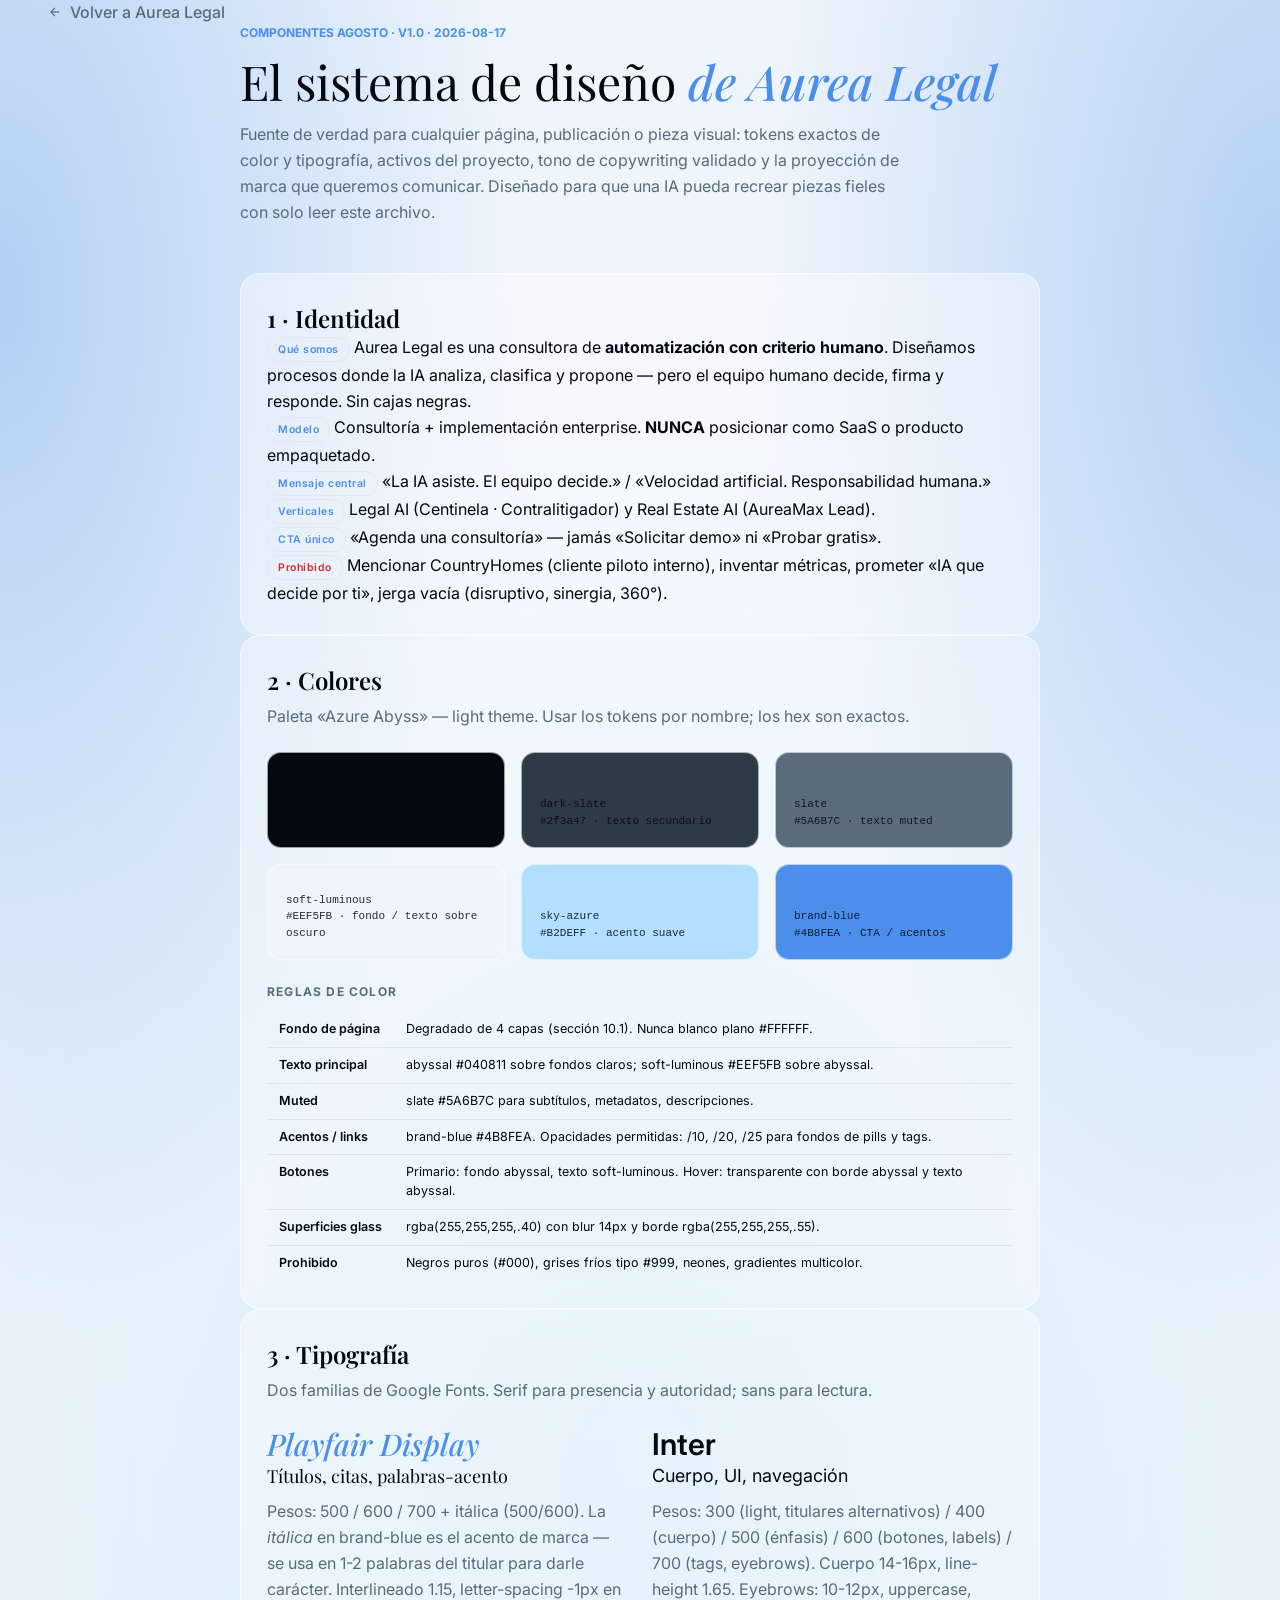
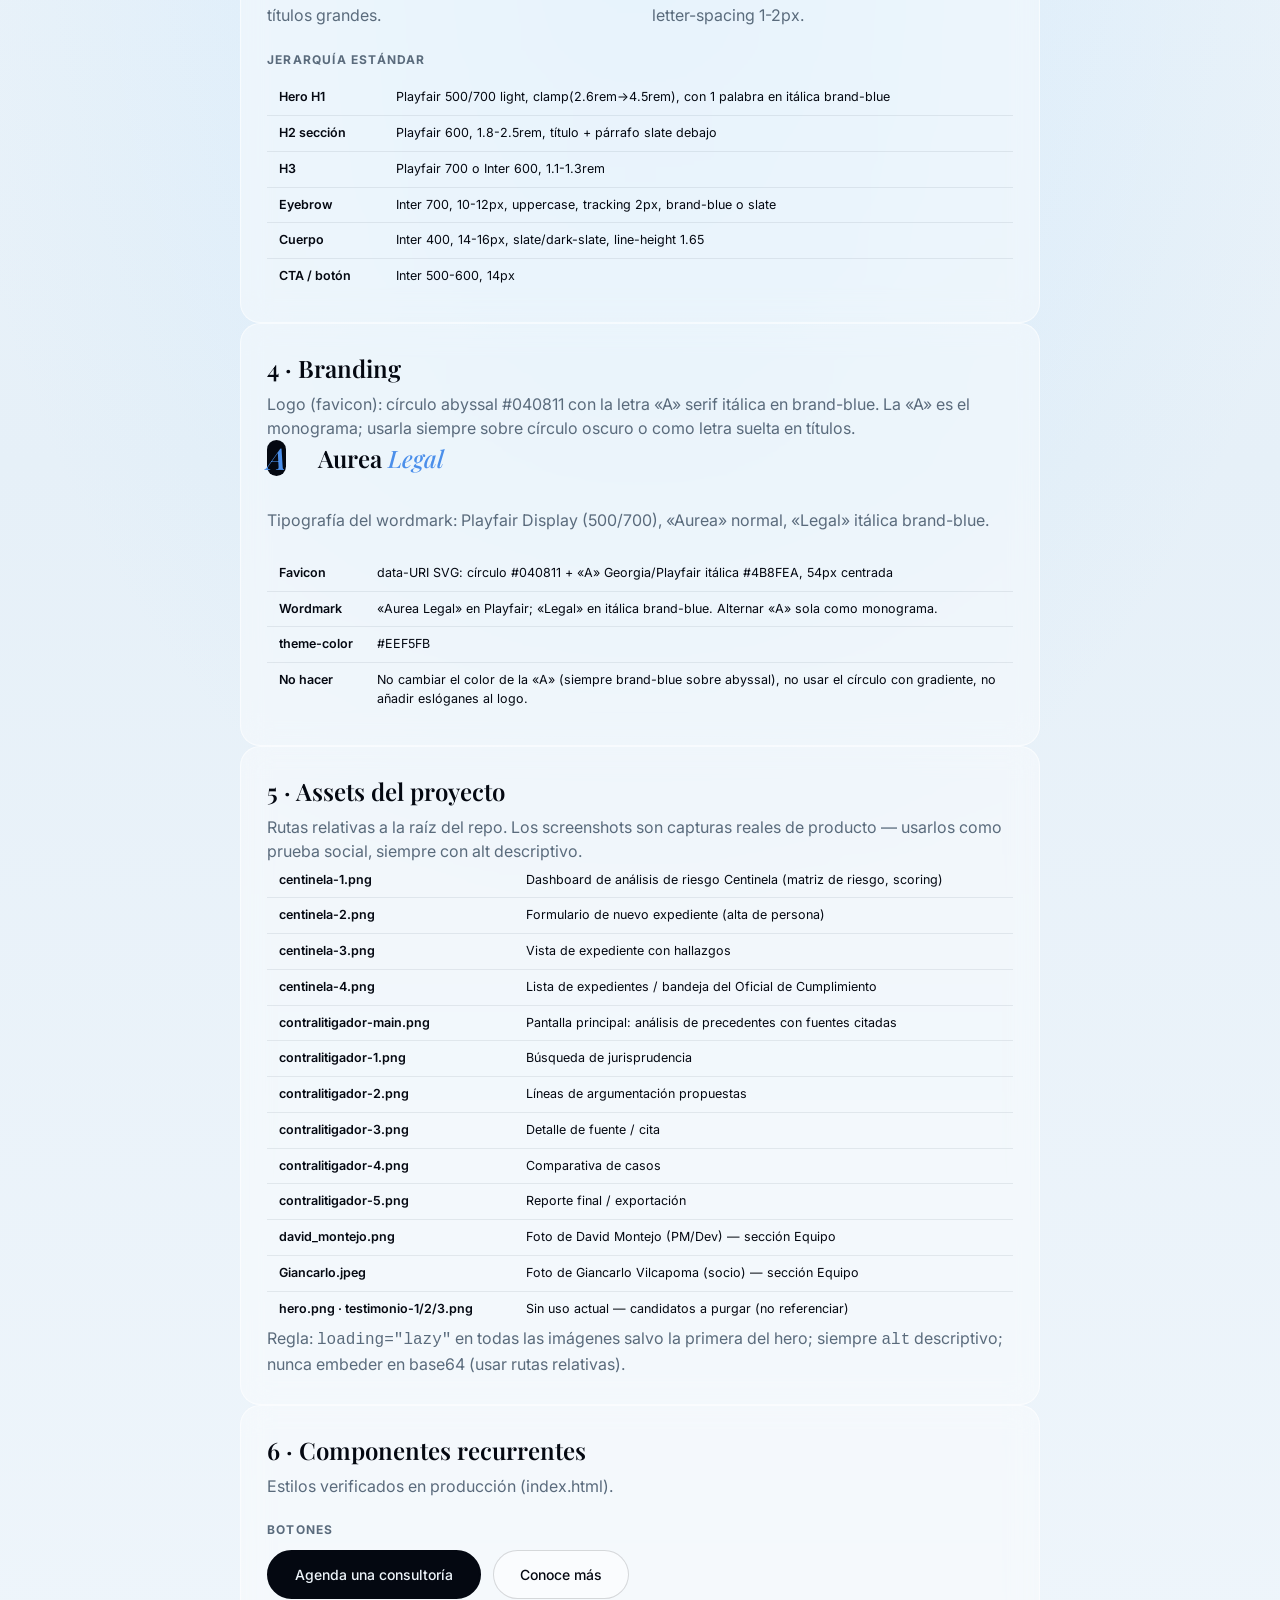
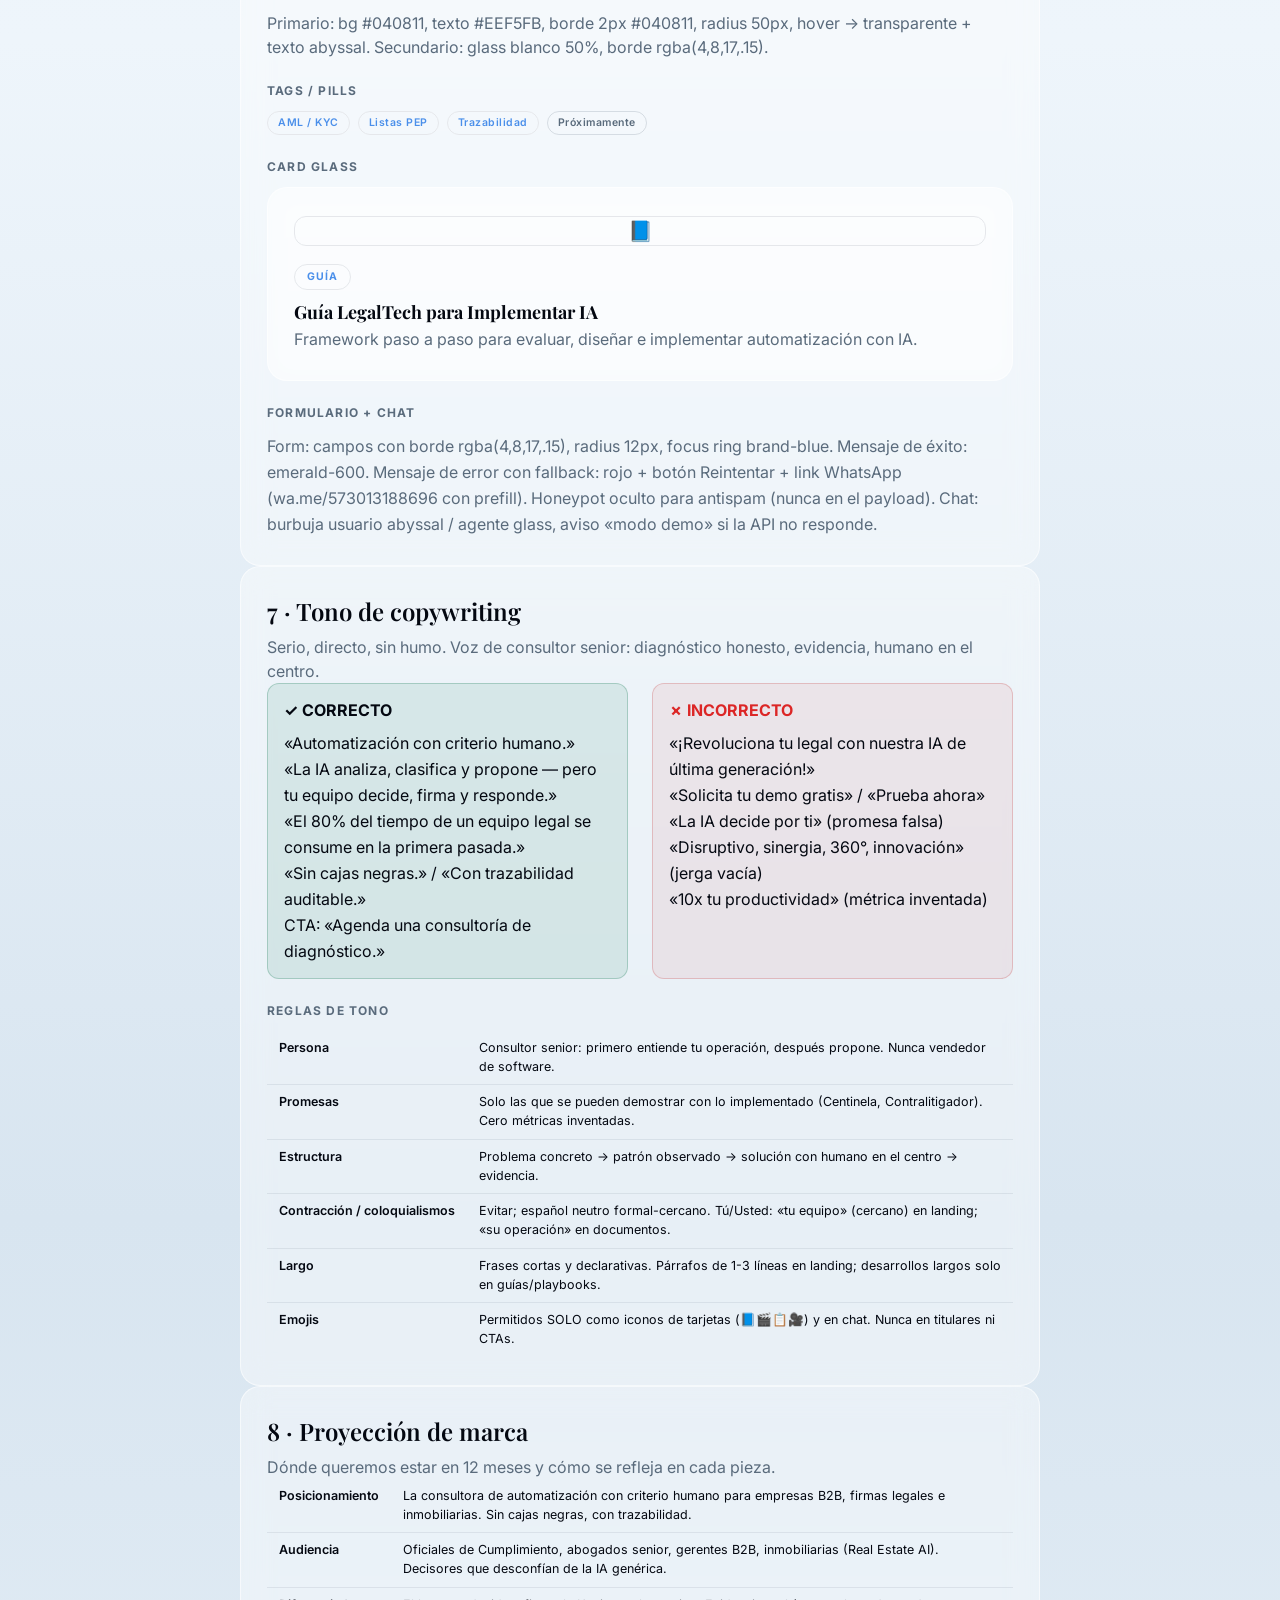
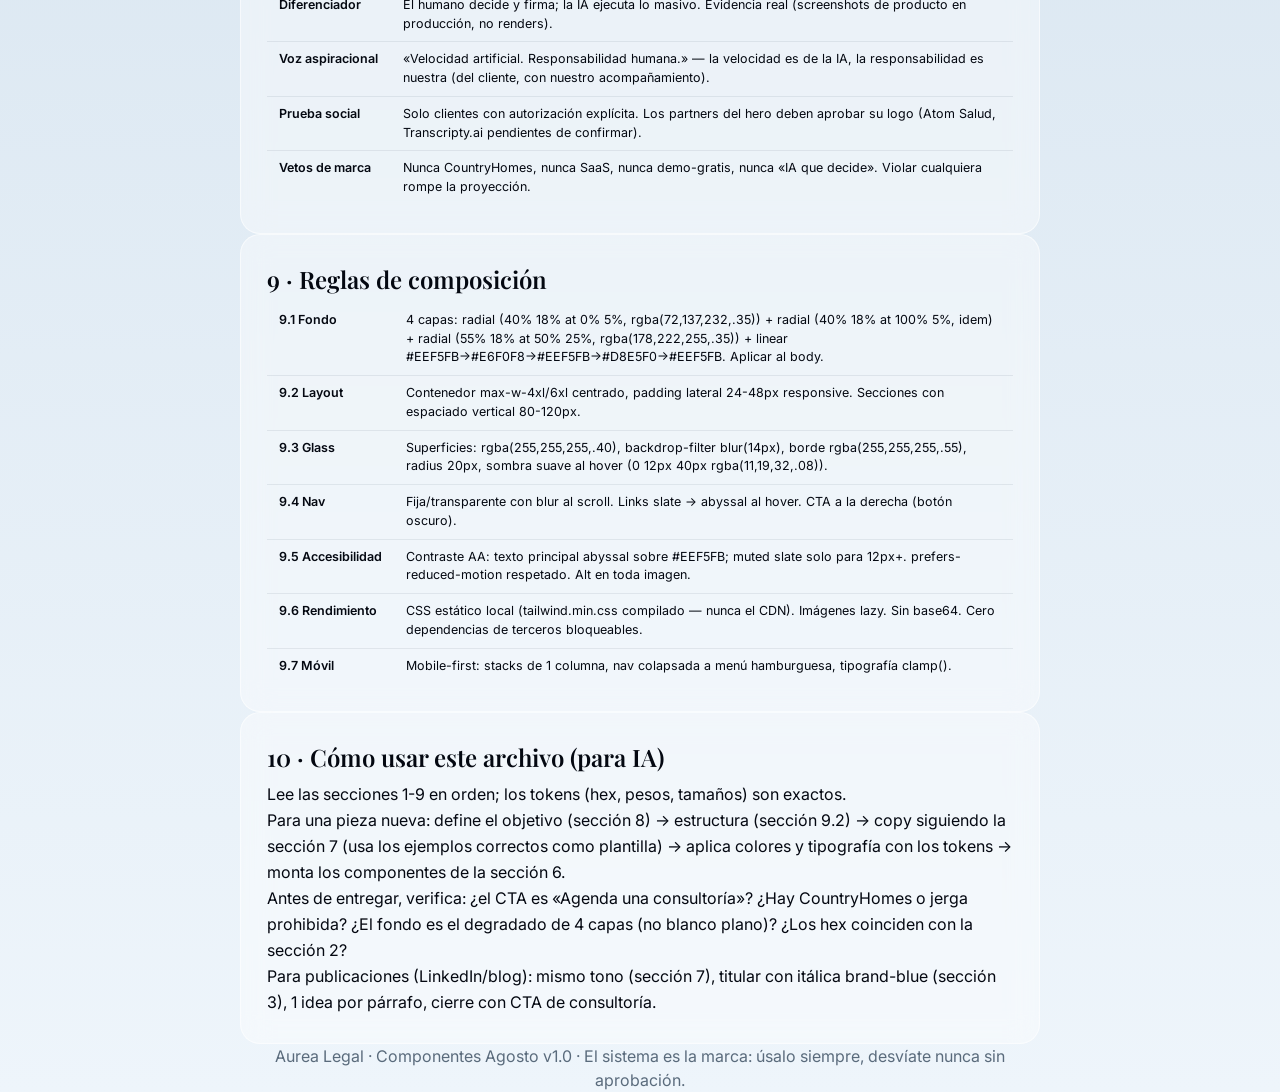
==== ComponentesAgosto/index.html @ a1af38f8 "feat(design-system): ComponentesAgosto — style guide IA-first con tokens (colores, tipografia, brand" ====
<!DOCTYPE html>
<html lang="es">
<head>
<meta charset="UTF-8">
<meta name="viewport" content="width=device-width, initial-scale=1.0">
<title>Componentes Agosto — Sistema de Diseño Aurea Legal</title>
<meta name="description" content="Style guide IA-first de Aurea Legal: colores, fuentes, branding, tono de copywriting, assets y proyección. Fuente de verdad para recrear páginas y publicaciones con IA.">

<link rel="preconnect" href="https://fonts.googleapis.com">
<link rel="preconnect" href="https://fonts.gstatic.com" crossorigin>
<link href="https://fonts.googleapis.com/css2?family=Inter:wght@300;400;500;600;700&family=Playfair+Display:ital,wght@0,500;0,600;0,700;1,500;1,600&display=swap" rel="stylesheet">

<link rel="stylesheet" href="../tailwind.min.css">

<link rel="icon" href="data:image/svg+xml,<svg xmlns='http://www.w3.org/2000/svg' viewBox='0 0 100 100'><circle cx='50' cy='50' r='48' fill='%23040811'/><text x='50' y='70' font-family='Georgia,serif' font-style='italic' font-size='54' font-weight='600' fill='%234B8FEA' text-anchor='middle'>A</text></svg>">
<meta name="theme-color" content="#EEF5FB">

<style>
  body {
    background:
      radial-gradient(ellipse 40% 18% at 0% 5%,  rgba(72,137,232,.35) 0%, transparent 100%),
      radial-gradient(ellipse 40% 18% at 100% 5%, rgba(72,137,232,.35) 0%, transparent 100%),
      radial-gradient(ellipse 55% 18% at 50% 25%, rgba(178,222,255,.35) 0%, transparent 100%),
      linear-gradient(180deg, #EEF5FB 0%, #EEF5FB 15%, #E6F0F8 35%, #EEF5FB 55%, #D8E5F0 75%, #EEF5FB 100%);
    min-height: 100vh;
    -webkit-font-smoothing: antialiased;
    overflow-x: hidden;
  }
  .swatch { border-radius: 14px; padding: 18px; border: 1px solid rgba(255,255,255,.6); min-height: 96px; display: flex; flex-direction: column; justify-content: flex-end; }
  .swatch code { font-size: 11px; opacity: .85; }
  .token-table td { padding: 8px 12px; border-bottom: 1px solid rgba(90,107,124,.12); font-size: 12.5px; vertical-align: top; }
  .token-table td:first-child { font-weight: 600; color: #040811; white-space: nowrap; }
  .token-table tr:last-child td { border-bottom: none; }
  .demo-card {
    background: rgba(255,255,255,.40);
    backdrop-filter: blur(14px); -webkit-backdrop-filter: blur(14px);
    border: 1px solid rgba(255,255,255,.55);
    border-radius: 20px; padding: 28px 26px;
  }
  .badge-example { display: inline-block; padding: 4px 12px; border-radius: 50px; font-size: 10.5px; font-weight: 700; letter-spacing: 1px; text-transform: uppercase; }
  .copy-good { background: rgba(16,120,80,.10); border: 1px solid rgba(16,120,80,.25); border-radius: 12px; padding: 14px 16px; }
  .copy-bad  { background: rgba(190,40,40,.07);  border: 1px solid rgba(190,40,40,.22);  border-radius: 12px; padding: 14px 16px; }
  .pill { display: inline-block; padding: 3px 10px; border-radius: 50px; font-size: 10.5px; font-weight: 600; letter-spacing: .5px; }
  .btn { display: inline-flex; align-items: center; gap: 8px; padding: 12px 26px; border-radius: 50px; font-size: 14px; font-weight: 500; text-decoration: none; transition: all .25s; }
  .btn-dark { background: #040811; color: #EEF5FB; border: 2px solid #040811; }
  .btn-dark:hover { background: transparent; color: #040811; }
  .btn-light { background: rgba(255,255,255,.5); color: #040811; border: 1px solid rgba(4,8,17,.15); }
  .btn-light:hover { background: rgba(255,255,255,.85); }
  @media (prefers-reduced-motion: reduce) {
    *, *::before, *::after { animation-duration: .01ms !important; transition-duration: .01ms !important; }
  }
</style>
</head>
<body class="font-sans text-abyssal antialiased">

<!-- ════════════════════════════════════════════════════════════════
     COMPONENTES AGOSTO — SYSTEMA DE DISEÑO AUREA LEGAL
     Este archivo es la FUENTE DE VERDAD visual y de copy.
     Para IA: lee las secciones en orden; cada token tiene valor exacto.
     Para recrear una página: copia los tokens, aplica las reglas de
     composición (sección 10) y el tono de copy (sección 7).
     ════════════════════════════════════════════════════════════════ -->

<header class="px-6 md:px-12 pt-8 pb-4 relative z-10">
  <a href="../" class="inline-flex items-center gap-2 text-slate text-[13px] font-medium hover:text-abyssal transition-colors">
    <svg viewBox="0 0 24 24" class="w-3.5 h-3.5" fill="none" stroke="currentColor" stroke-width="2"><line x1="19" y1="12" x2="5" y2="12"/><polyline points="12 19 5 12 12 5"/></svg>
    Volver a Aurea Legal
  </a>
</header>

<main class="max-w-4xl mx-auto px-6 md:px-12 py-10 md:py-16 relative z-10">

  <!-- 0. Portada -->
  <span class="text-xs tracking-[2px] uppercase text-brand-blue font-bold mb-4 block">Componentes Agosto · v1.0 · 2026-08-17</span>
  <h1 class="font-serif text-4xl md:text-5xl font-light leading-tight mb-4">El sistema de diseño <span class="italic font-medium text-brand-blue">de Aurea Legal</span></h1>
  <p class="text-slate text-base leading-relaxed mb-12 max-w-2xl">Fuente de verdad para cualquier página, publicación o pieza visual: tokens exactos de color y tipografía, activos del proyecto, tono de copywriting validado y la proyección de marca que queremos comunicar. Diseñado para que una IA pueda recrear piezas fieles con solo leer este archivo.</p>

  <!-- 1. Identidad -->
  <section class="demo-card mb-10">
    <h2 class="font-serif text-2xl font-semibold mb-5">1 · Identidad</h2>
    <div class="space-y-3 text-[13.5px] leading-relaxed text-dark-slate">
      <p><span class="pill bg-brand-blue/10 text-brand-blue border border-brand-blue/25">Qué somos</span> Aurea Legal es una consultora de <strong>automatización con criterio humano</strong>. Diseñamos procesos donde la IA analiza, clasifica y propone — pero el equipo humano decide, firma y responde. Sin cajas negras.</p>
      <p><span class="pill bg-brand-blue/10 text-brand-blue border border-brand-blue/25">Modelo</span> Consultoría + implementación enterprise. <strong>NUNCA</strong> posicionar como SaaS o producto empaquetado.</p>
      <p><span class="pill bg-brand-blue/10 text-brand-blue border border-brand-blue/25">Mensaje central</span> «La IA asiste. El equipo decide.» / «Velocidad artificial. Responsabilidad humana.»</p>
      <p><span class="pill bg-brand-blue/10 text-brand-blue border border-brand-blue/25">Verticales</span> Legal AI (Centinela · Contralitigador) y Real Estate AI (AureaMax Lead).</p>
      <p><span class="pill bg-brand-blue/10 text-brand-blue border border-brand-blue/25">CTA único</span> «Agenda una consultoría» — jamás «Solicitar demo» ni «Probar gratis».</p>
      <p><span class="pill bg-red-500/10 text-red-600 border border-red-500/25">Prohibido</span> Mencionar CountryHomes (cliente piloto interno), inventar métricas, prometer «IA que decide por ti», jerga vacía (disruptivo, sinergia, 360°).</p>
    </div>
  </section>

  <!-- 2. Colores -->
  <section class="demo-card mb-10">
    <h2 class="font-serif text-2xl font-semibold mb-2">2 · Colores</h2>
    <p class="text-slate text-[13px] mb-6">Paleta «Azure Abyss» — light theme. Usar los tokens por nombre; los hex son exactos.</p>
    <div class="grid grid-cols-2 md:grid-cols-3 gap-4 mb-6">
      <div class="swatch text-white" style="background:#040811" data-token="abyssal" data-hex="#040811">
        <code class="font-mono">abyssal</code>
        <code class="font-mono">#040811 · texto principal</code>
      </div>
      <div class="swatch text-white" style="background:#2f3a47" data-token="dark-slate" data-hex="#2f3a47">
        <code class="font-mono">dark-slate</code>
        <code class="font-mono">#2f3a47 · texto secundario</code>
      </div>
      <div class="swatch" style="background:#5A6B7C" data-token="slate" data-hex="#5A6B7C">
        <code class="font-mono text-white">slate</code>
        <code class="font-mono text-white">#5A6B7C · texto muted</code>
      </div>
      <div class="swatch" style="background:#EEF5FB" data-token="soft-luminous" data-hex="#EEF5FB">
        <code class="font-mono">soft-luminous</code>
        <code class="font-mono">#EEF5FB · fondo / texto sobre oscuro</code>
      </div>
      <div class="swatch" style="background:#B2DEFF" data-token="sky-azure" data-hex="#B2DEFF">
        <code class="font-mono">sky-azure</code>
        <code class="font-mono">#B2DEFF · acento suave</code>
      </div>
      <div class="swatch" style="background:#4B8FEA" data-token="brand-blue" data-hex="#4B8FEA">
        <code class="font-mono text-white">brand-blue</code>
        <code class="font-mono text-white">#4B8FEA · CTA / acentos</code>
      </div>
    </div>
    <h3 class="text-xs font-bold uppercase tracking-widest text-slate mb-3">Reglas de color</h3>
    <table class="token-table w-full">
      <tr><td>Fondo de página</td><td>Degradado de 4 capas (sección 10.1). Nunca blanco plano #FFFFFF.</td></tr>
      <tr><td>Texto principal</td><td>abyssal #040811 sobre fondos claros; soft-luminous #EEF5FB sobre abyssal.</td></tr>
      <tr><td>Muted</td><td>slate #5A6B7C para subtítulos, metadatos, descripciones.</td></tr>
      <tr><td>Acentos / links</td><td>brand-blue #4B8FEA. Opacidades permitidas: /10, /20, /25 para fondos de pills y tags.</td></tr>
      <tr><td>Botones</td><td>Primario: fondo abyssal, texto soft-luminous. Hover: transparente con borde abyssal y texto abyssal.</td></tr>
      <tr><td>Superficies glass</td><td>rgba(255,255,255,.40) con blur 14px y borde rgba(255,255,255,.55).</td></tr>
      <tr><td>Prohibido</td><td>Negros puros (#000), grises fríos tipo #999, neones, gradientes multicolor.</td></tr>
    </table>
  </section>

  <!-- 3. Tipografía -->
  <section class="demo-card mb-10">
    <h2 class="font-serif text-2xl font-semibold mb-2">3 · Tipografía</h2>
    <p class="text-slate text-[13px] mb-6">Dos familias de Google Fonts. Serif para presencia y autoridad; sans para lectura.</p>
    <div class="grid md:grid-cols-2 gap-6">
      <div>
        <div class="font-serif text-3xl italic font-medium text-brand-blue mb-1">Playfair Display</div>
        <div class="font-serif text-lg mb-2">Títulos, citas, palabras-acento</div>
        <p class="text-[12px] text-slate leading-relaxed">Pesos: 500 / 600 / 700 + itálica (500/600). La <em>itálica</em> en brand-blue es el acento de marca — se usa en 1-2 palabras del titular para darle carácter. Interlineado 1.15, letter-spacing -1px en títulos grandes.</p>
      </div>
      <div>
        <div class="font-sans text-3xl font-semibold mb-1">Inter</div>
        <div class="font-sans text-lg mb-2">Cuerpo, UI, navegación</div>
        <p class="text-[12px] text-slate leading-relaxed">Pesos: 300 (light, titulares alternativos) / 400 (cuerpo) / 500 (énfasis) / 600 (botones, labels) / 700 (tags, eyebrows). Cuerpo 14-16px, line-height 1.65. Eyebrows: 10-12px, uppercase, letter-spacing 1-2px.</p>
      </div>
    </div>
    <h3 class="text-xs font-bold uppercase tracking-widest text-slate mt-6 mb-3">Jerarquía estándar</h3>
    <table class="token-table w-full">
      <tr><td>Hero H1</td><td>Playfair 500/700 light, clamp(2.6rem→4.5rem), con 1 palabra en itálica brand-blue</td></tr>
      <tr><td>H2 sección</td><td>Playfair 600, 1.8-2.5rem, título + párrafo slate debajo</td></tr>
      <tr><td>H3</td><td>Playfair 700 o Inter 600, 1.1-1.3rem</td></tr>
      <tr><td>Eyebrow</td><td>Inter 700, 10-12px, uppercase, tracking 2px, brand-blue o slate</td></tr>
      <tr><td>Cuerpo</td><td>Inter 400, 14-16px, slate/dark-slate, line-height 1.65</td></tr>
      <tr><td>CTA / botón</td><td>Inter 500-600, 14px</td></tr>
    </table>
  </section>

  <!-- 4. Branding -->
  <section class="demo-card mb-10">
    <h2 class="font-serif text-2xl font-semibold mb-2">4 · Branding</h2>
    <p class="text-slate text-[13px] mb-5">Logo (favicon): círculo abyssal #040811 con la letra «A» serif itálica en brand-blue. La «A» es el monograma; usarla siempre sobre círculo oscuro o como letra suelta en títulos.</p>
    <div class="flex items-center gap-8 flex-wrap mb-6">
      <div class="w-16 h-16 rounded-2xl bg-abyssal flex items-center justify-center shadow-lg">
        <span class="font-serif italic text-3xl font-semibold text-brand-blue">A</span>
      </div>
      <div class="font-serif text-2xl"><span class="font-semibold">Aurea</span> <span class="italic text-brand-blue font-medium">Legal</span></div>
      <div class="text-[13px] text-slate">Tipografía del wordmark: Playfair Display (500/700), «Aurea» normal, «Legal» itálica brand-blue.</div>
    </div>
    <table class="token-table w-full">
      <tr><td>Favicon</td><td>data-URI SVG: círculo #040811 + «A» Georgia/Playfair itálica #4B8FEA, 54px centrada</td></tr>
      <tr><td>Wordmark</td><td>«Aurea Legal» en Playfair; «Legal» en itálica brand-blue. Alternar «A» sola como monograma.</td></tr>
      <tr><td>theme-color</td><td>#EEF5FB</td></tr>
      <tr><td>No hacer</td><td>No cambiar el color de la «A» (siempre brand-blue sobre abyssal), no usar el círculo con gradiente, no añadir eslóganes al logo.</td></tr>
    </table>
  </section>

  <!-- 5. Assets -->
  <section class="demo-card mb-10">
    <h2 class="font-serif text-2xl font-semibold mb-2">5 · Assets del proyecto</h2>
    <p class="text-slate text-[13px] mb-5">Rutas relativas a la raíz del repo. Los screenshots son capturas reales de producto — usarlos como prueba social, siempre con alt descriptivo.</p>
    <table class="token-table w-full">
      <tr><td>centinela-1.png</td><td>Dashboard de análisis de riesgo Centinela (matriz de riesgo, scoring)</td></tr>
      <tr><td>centinela-2.png</td><td>Formulario de nuevo expediente (alta de persona)</td></tr>
      <tr><td>centinela-3.png</td><td>Vista de expediente con hallazgos</td></tr>
      <tr><td>centinela-4.png</td><td>Lista de expedientes / bandeja del Oficial de Cumplimiento</td></tr>
      <tr><td>contralitigador-main.png</td><td>Pantalla principal: análisis de precedentes con fuentes citadas</td></tr>
      <tr><td>contralitigador-1.png</td><td>Búsqueda de jurisprudencia</td></tr>
      <tr><td>contralitigador-2.png</td><td>Líneas de argumentación propuestas</td></tr>
      <tr><td>contralitigador-3.png</td><td>Detalle de fuente / cita</td></tr>
      <tr><td>contralitigador-4.png</td><td>Comparativa de casos</td></tr>
      <tr><td>contralitigador-5.png</td><td>Reporte final / exportación</td></tr>
      <tr><td>david_montejo.png</td><td>Foto de David Montejo (PM/Dev) — sección Equipo</td></tr>
      <tr><td>Giancarlo.jpeg</td><td>Foto de Giancarlo Vilcapoma (socio) — sección Equipo</td></tr>
      <tr><td>hero.png · testimonio-1/2/3.png</td><td>Sin uso actual — candidatos a purgar (no referenciar)</td></tr>
    </table>
    <p class="text-[12px] text-slate mt-4">Regla: <code class="font-mono bg-brand-blue/10 px-1.5 py-0.5 rounded">loading="lazy"</code> en todas las imágenes salvo la primera del hero; siempre <code class="font-mono bg-brand-blue/10 px-1.5 py-0.5 rounded">alt</code> descriptivo; nunca embeder en base64 (usar rutas relativas).</p>
  </section>

  <!-- 6. Componentes -->
  <section class="demo-card mb-10">
    <h2 class="font-serif text-2xl font-semibold mb-2">6 · Componentes recurrentes</h2>
    <p class="text-slate text-[13px] mb-6">Estilos verificados en producción (index.html).</p>
    <div class="space-y-6">
      <div>
        <h3 class="text-xs font-bold uppercase tracking-widest text-slate mb-3">Botones</h3>
        <div class="flex gap-3 flex-wrap">
          <a href="#" class="btn btn-dark">Agenda una consultoría</a>
          <a href="#" class="btn btn-light">Conoce más</a>
        </div>
        <p class="text-[12px] text-slate mt-3">Primario: bg #040811, texto #EEF5FB, borde 2px #040811, radius 50px, hover → transparente + texto abyssal. Secundario: glass blanco 50%, borde rgba(4,8,17,.15).</p>
      </div>
      <div>
        <h3 class="text-xs font-bold uppercase tracking-widest text-slate mb-3">Tags / pills</h3>
        <div class="flex gap-2 flex-wrap">
          <span class="pill bg-brand-blue/10 text-brand-blue border border-brand-blue/25">AML / KYC</span>
          <span class="pill bg-brand-blue/10 text-brand-blue border border-brand-blue/25">Listas PEP</span>
          <span class="pill bg-brand-blue/10 text-brand-blue border border-brand-blue/25">Trazabilidad</span>
          <span class="pill bg-slate/10 text-slate border border-slate/20">Próximamente</span>
        </div>
      </div>
      <div>
        <h3 class="text-xs font-bold uppercase tracking-widest text-slate mb-3">Card glass</h3>
        <div class="demo-card max-w-sm">
          <div class="w-11 h-11 rounded-xl bg-brand-blue/10 border border-brand-blue/20 flex items-center justify-center text-xl mb-4">📘</div>
          <span class="badge-example bg-brand-blue/10 text-brand-blue border border-brand-blue/25">Guía</span>
          <h4 class="font-serif text-lg font-bold mt-2 mb-1">Guía LegalTech para Implementar IA</h4>
          <p class="text-[12.5px] text-slate leading-relaxed">Framework paso a paso para evaluar, diseñar e implementar automatización con IA.</p>
        </div>
      </div>
      <div>
        <h3 class="text-xs font-bold uppercase tracking-widest text-slate mb-3">Formulario + chat</h3>
        <p class="text-[12.5px] text-slate leading-relaxed">Form: campos con borde rgba(4,8,17,.15), radius 12px, focus ring brand-blue. Mensaje de éxito: emerald-600. Mensaje de error con fallback: rojo + botón Reintentar + link WhatsApp (wa.me/573013188696 con prefill). Honeypot oculto para antispam (nunca en el payload). Chat: burbuja usuario abyssal / agente glass, aviso «modo demo» si la API no responde.</p>
      </div>
    </div>
  </section>

  <!-- 7. Tono de copywriting -->
  <section class="demo-card mb-10">
    <h2 class="font-serif text-2xl font-semibold mb-2">7 · Tono de copywriting</h2>
    <p class="text-slate text-[13px] mb-5">Serio, directo, sin humo. Voz de consultor senior: diagnóstico honesto, evidencia, humano en el centro.</p>
    <div class="grid md:grid-cols-2 gap-6 mb-6">
      <div class="copy-good">
        <p class="text-[11px] font-bold uppercase tracking-wider text-emerald-700 mb-2">✓ Correcto</p>
        <ul class="text-[12.5px] text-dark-slate space-y-1.5 leading-relaxed">
          <li>«Automatización con criterio humano.»</li>
          <li>«La IA analiza, clasifica y propone — pero tu equipo decide, firma y responde.»</li>
          <li>«El 80% del tiempo de un equipo legal se consume en la primera pasada.»</li>
          <li>«Sin cajas negras.» / «Con trazabilidad auditable.»</li>
          <li>CTA: «Agenda una consultoría de diagnóstico.»</li>
        </ul>
      </div>
      <div class="copy-bad">
        <p class="text-[11px] font-bold uppercase tracking-wider text-red-600 mb-2">✗ Incorrecto</p>
        <ul class="text-[12.5px] text-dark-slate space-y-1.5 leading-relaxed">
          <li>«¡Revoluciona tu legal con nuestra IA de última generación!»</li>
          <li>«Solicita tu demo gratis» / «Prueba ahora»</li>
          <li>«La IA decide por ti» (promesa falsa)</li>
          <li>«Disruptivo, sinergia, 360°, innovación» (jerga vacía)</li>
          <li>«10x tu productividad» (métrica inventada)</li>
        </ul>
      </div>
    </div>
    <h3 class="text-xs font-bold uppercase tracking-widest text-slate mb-3">Reglas de tono</h3>
    <table class="token-table w-full">
      <tr><td>Persona</td><td>Consultor senior: primero entiende tu operación, después propone. Nunca vendedor de software.</td></tr>
      <tr><td>Promesas</td><td>Solo las que se pueden demostrar con lo implementado (Centinela, Contralitigador). Cero métricas inventadas.</td></tr>
      <tr><td>Estructura</td><td>Problema concreto → patrón observado → solución con humano en el centro → evidencia.</td></tr>
      <tr><td>Contracción / coloquialismos</td><td>Evitar; español neutro formal-cercano. Tú/Usted: «tu equipo» (cercano) en landing; «su operación» en documentos.</td></tr>
      <tr><td>Largo</td><td>Frases cortas y declarativas. Párrafos de 1-3 líneas en landing; desarrollos largos solo en guías/playbooks.</td></tr>
      <tr><td>Emojis</td><td>Permitidos SOLO como iconos de tarjetas (📘🎬📋🎥) y en chat. Nunca en titulares ni CTAs.</td></tr>
    </table>
  </section>

  <!-- 8. Proyección -->
  <section class="demo-card mb-10">
    <h2 class="font-serif text-2xl font-semibold mb-2">8 · Proyección de marca</h2>
    <p class="text-slate text-[13px] mb-5">Dónde queremos estar en 12 meses y cómo se refleja en cada pieza.</p>
    <table class="token-table w-full">
      <tr><td>Posicionamiento</td><td>La consultora de automatización con criterio humano para empresas B2B, firmas legales e inmobiliarias. Sin cajas negras, con trazabilidad.</td></tr>
      <tr><td>Audiencia</td><td>Oficiales de Cumplimiento, abogados senior, gerentes B2B, inmobiliarias (Real Estate AI). Decisores que desconfían de la IA genérica.</td></tr>
      <tr><td>Diferenciador</td><td>El humano decide y firma; la IA ejecuta lo masivo. Evidencia real (screenshots de producto en producción, no renders).</td></tr>
      <tr><td>Voz aspiracional</td><td>«Velocidad artificial. Responsabilidad humana.» — la velocidad es de la IA, la responsabilidad es nuestra (del cliente, con nuestro acompañamiento).</td></tr>
      <tr><td>Prueba social</td><td>Solo clientes con autorización explícita. Los partners del hero deben aprobar su logo (Atom Salud, Transcripty.ai pendientes de confirmar).</td></tr>
      <tr><td>Vetos de marca</td><td>Nunca CountryHomes, nunca SaaS, nunca demo-gratis, nunca «IA que decide». Violar cualquiera rompe la proyección.</td></tr>
    </table>
  </section>

  <!-- 9. Reglas de composición -->
  <section class="demo-card mb-10">
    <h2 class="font-serif text-2xl font-semibold mb-2">9 · Reglas de composición</h2>
    <table class="token-table w-full">
      <tr><td>9.1 Fondo</td><td>4 capas: radial (40% 18% at 0% 5%, rgba(72,137,232,.35)) + radial (40% 18% at 100% 5%, idem) + radial (55% 18% at 50% 25%, rgba(178,222,255,.35)) + linear #EEF5FB→#E6F0F8→#EEF5FB→#D8E5F0→#EEF5FB. Aplicar al body.</td></tr>
      <tr><td>9.2 Layout</td><td>Contenedor max-w-4xl/6xl centrado, padding lateral 24-48px responsive. Secciones con espaciado vertical 80-120px.</td></tr>
      <tr><td>9.3 Glass</td><td>Superficies: rgba(255,255,255,.40), backdrop-filter blur(14px), borde rgba(255,255,255,.55), radius 20px, sombra suave al hover (0 12px 40px rgba(11,19,32,.08)).</td></tr>
      <tr><td>9.4 Nav</td><td>Fija/transparente con blur al scroll. Links slate → abyssal al hover. CTA a la derecha (botón oscuro).</td></tr>
      <tr><td>9.5 Accesibilidad</td><td>Contraste AA: texto principal abyssal sobre #EEF5FB; muted slate solo para 12px+. prefers-reduced-motion respetado. Alt en toda imagen.</td></tr>
      <tr><td>9.6 Rendimiento</td><td>CSS estático local (tailwind.min.css compilado — nunca el CDN). Imágenes lazy. Sin base64. Cero dependencias de terceros bloqueables.</td></tr>
      <tr><td>9.7 Móvil</td><td>Mobile-first: stacks de 1 columna, nav colapsada a menú hamburguesa, tipografía clamp().</td></tr>
    </table>
  </section>

  <!-- 10. Cómo usar este archivo -->
  <section class="demo-card">
    <h2 class="font-serif text-2xl font-semibold mb-2">10 · Cómo usar este archivo (para IA)</h2>
    <ol class="list-decimal ml-5 space-y-2 text-[13.5px] text-dark-slate leading-relaxed">
      <li>Lee las secciones 1-9 en orden; los tokens (hex, pesos, tamaños) son exactos.</li>
      <li>Para una pieza nueva: define el objetivo (sección 8) → estructura (sección 9.2) → copy siguiendo la sección 7 (usa los ejemplos correctos como plantilla) → aplica colores y tipografía con los tokens → monta los componentes de la sección 6.</li>
      <li>Antes de entregar, verifica: ¿el CTA es «Agenda una consultoría»? ¿Hay CountryHomes o jerga prohibida? ¿El fondo es el degradado de 4 capas (no blanco plano)? ¿Los hex coinciden con la sección 2?</li>
      <li>Para publicaciones (LinkedIn/blog): mismo tono (sección 7), titular con itálica brand-blue (sección 3), 1 idea por párrafo, cierre con CTA de consultoría.</li>
    </ol>
  </section>

  <footer class="text-center py-12 text-[11px] text-slate tracking-wider">
    Aurea Legal · Componentes Agosto v1.0 · El sistema es la marca: úsalo siempre, desvíate nunca sin aprobación.
  </footer>

</main>
</body>
</html>
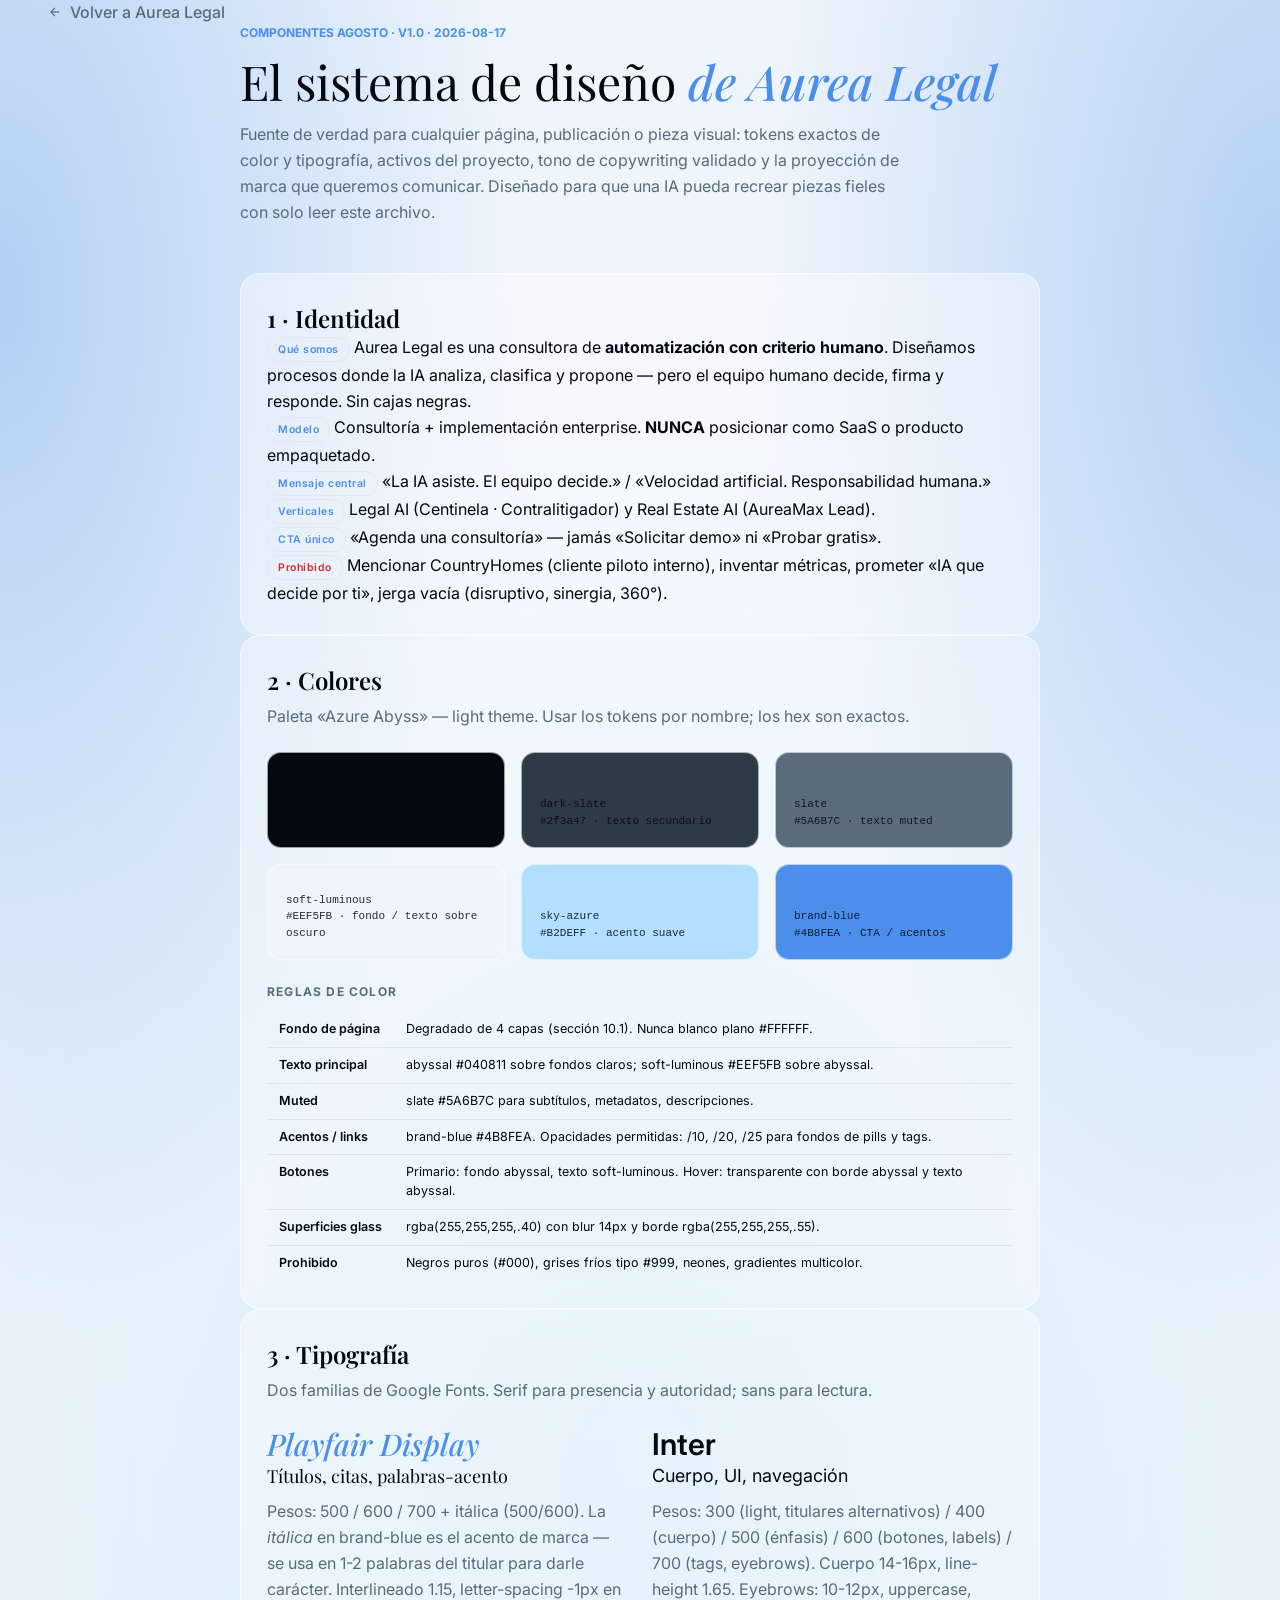
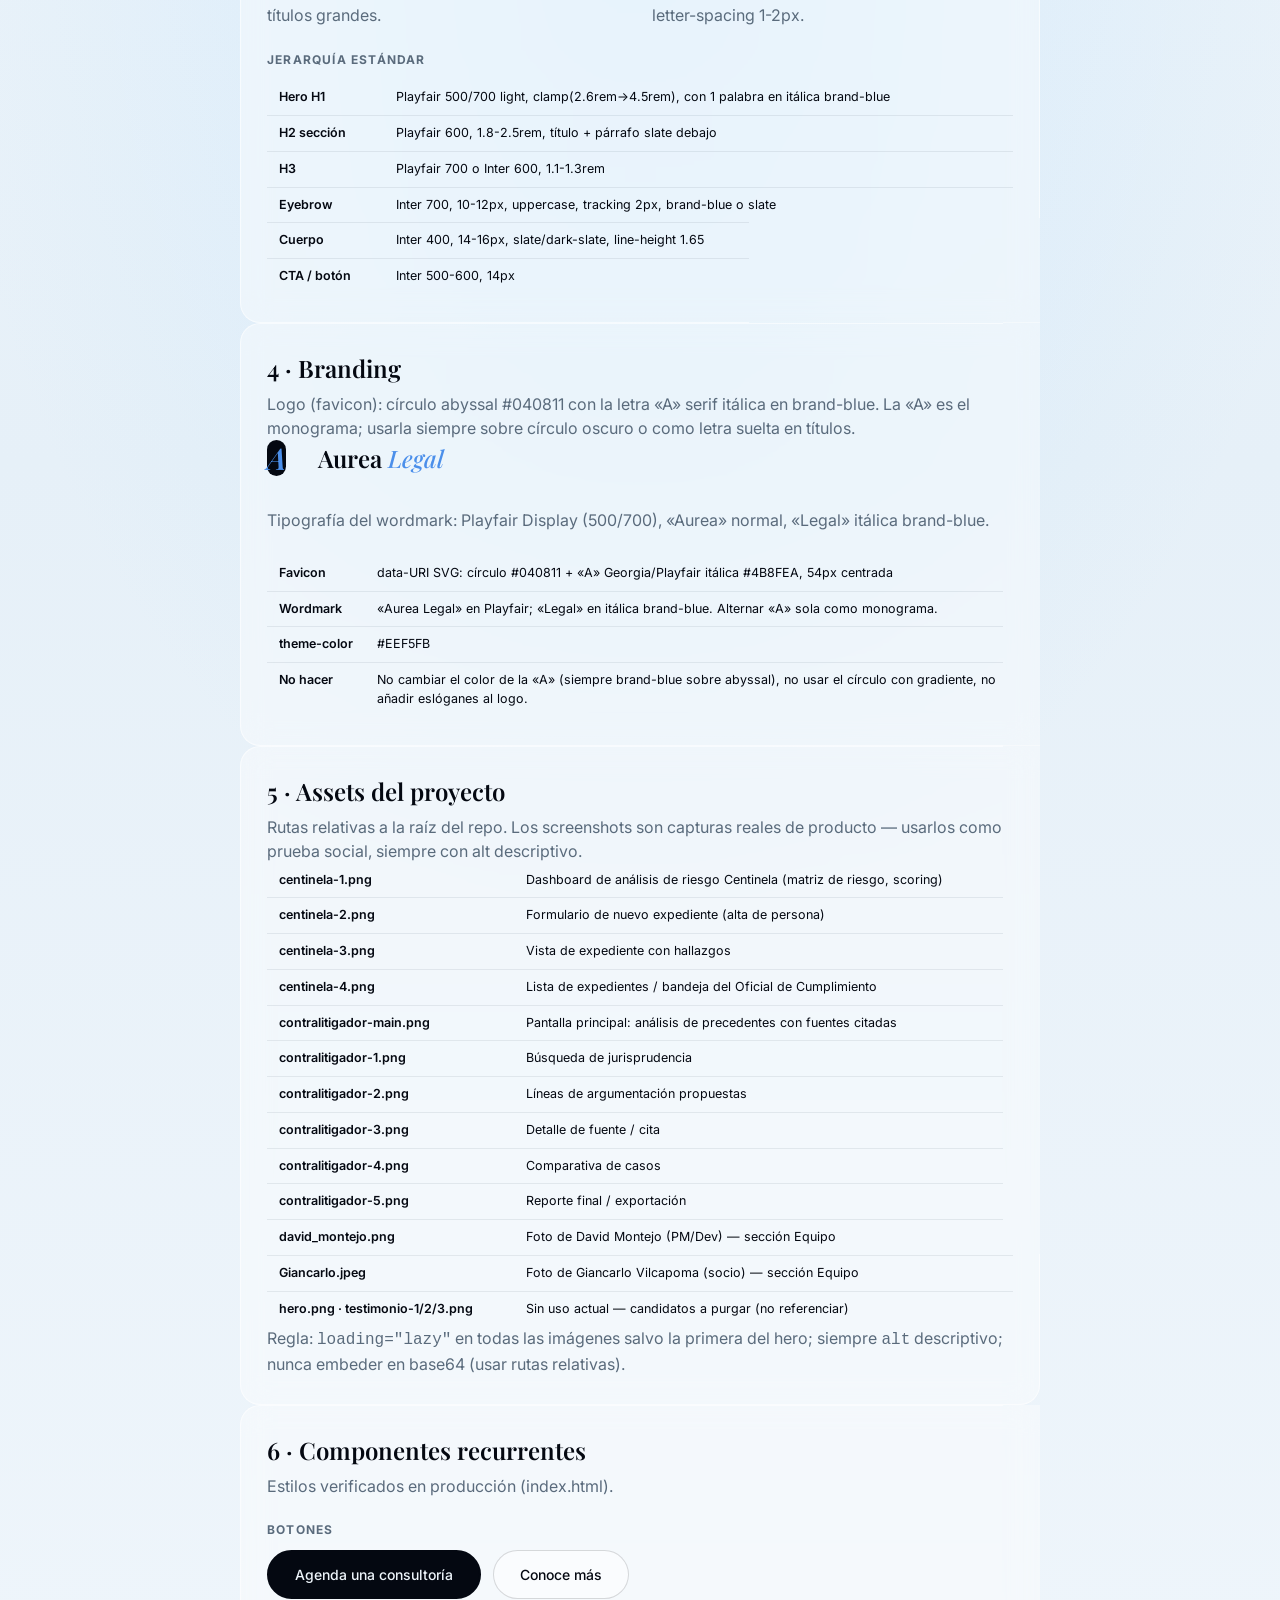
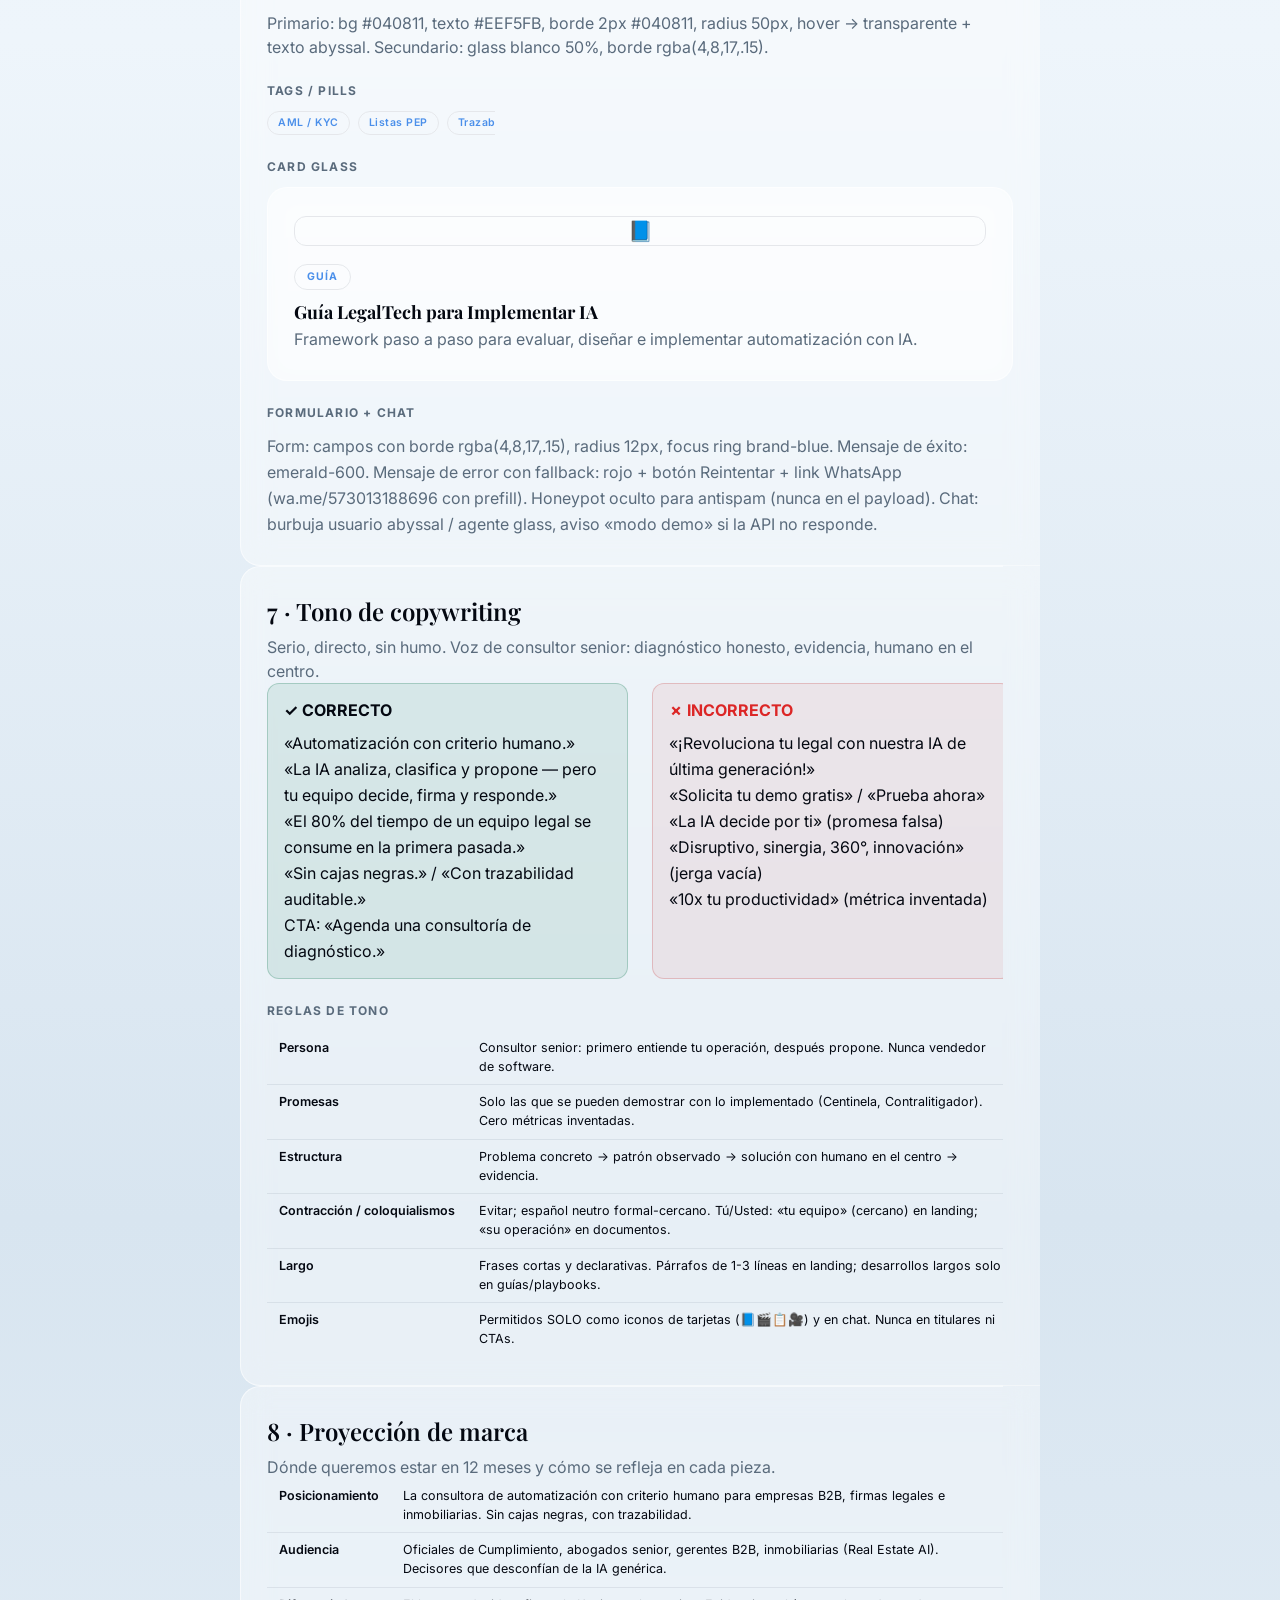
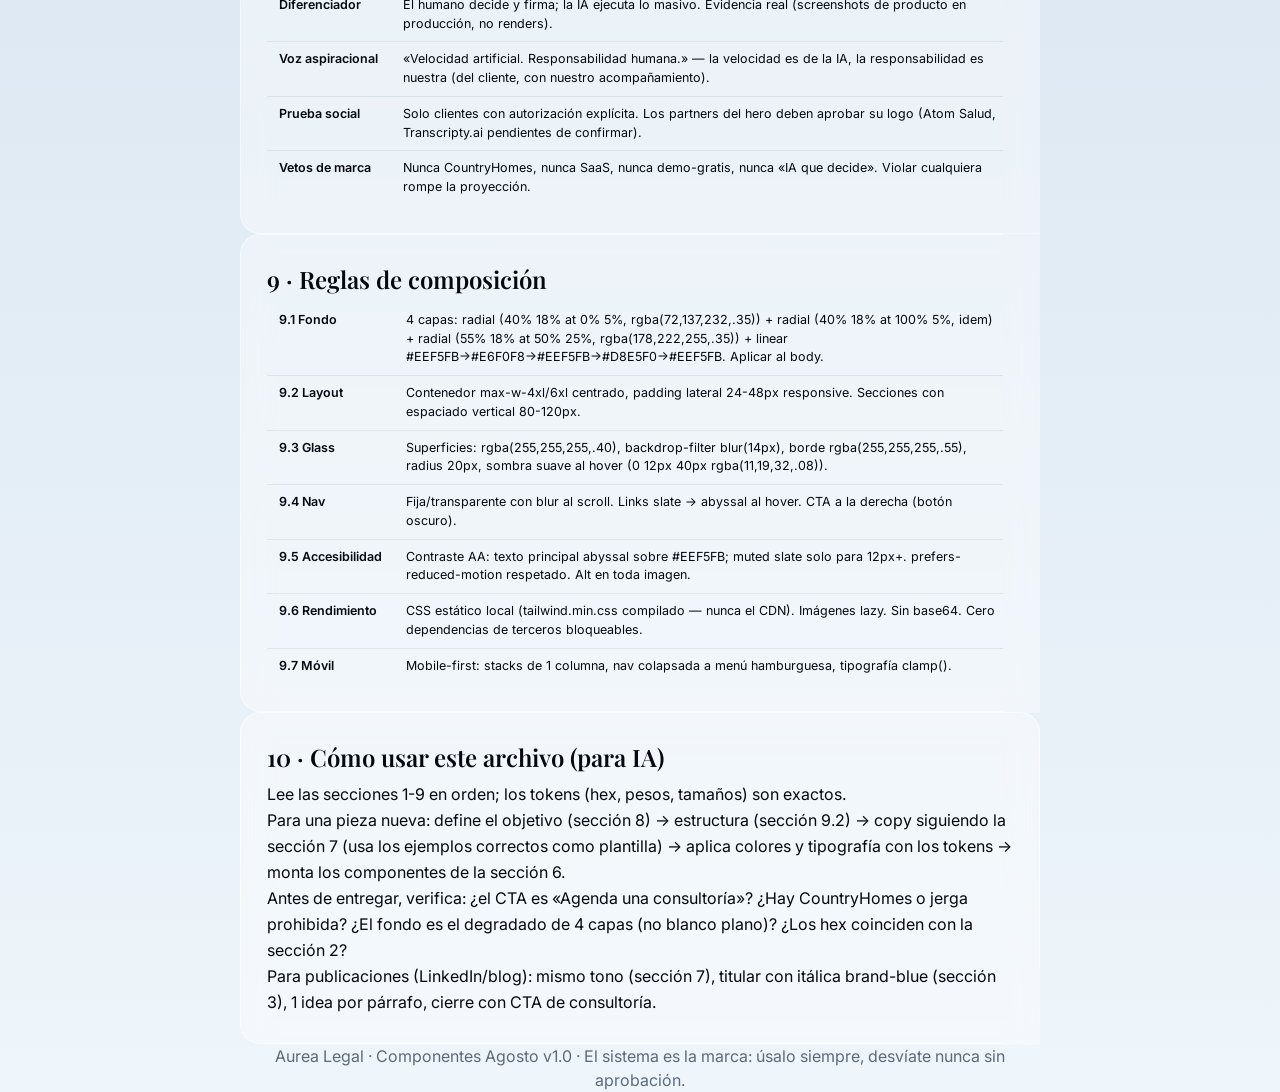
==== commit 93939d92: "fix(design-system): style guide autocontenido — tailwind.min.css inline para que se vea con estilo e" ====
--- a/ComponentesAgosto/index.html
+++ b/ComponentesAgosto/index.html
@@ -10,7 +10,9 @@
 <link rel="preconnect" href="https://fonts.gstatic.com" crossorigin>
 <link href="https://fonts.googleapis.com/css2?family=Inter:wght@300;400;500;600;700&family=Playfair+Display:ital,wght@0,500;0,600;0,700;1,500;1,600&display=swap" rel="stylesheet">
 
-<link rel="stylesheet" href="../tailwind.min.css">
+<style>
+*,:after,:before{--tw-border-spacing-x:0;--tw-border-spacing-y:0;--tw-translate-x:0;--tw-translate-y:0;--tw-rotate:0;--tw-skew-x:0;--tw-skew-y:0;--tw-scale-x:1;--tw-scale-y:1;--tw-pan-x: ;--tw-pan-y: ;--tw-pinch-zoom: ;--tw-scroll-snap-strictness:proximity;--tw-gradient-from-position: ;--tw-gradient-via-position: ;--tw-gradient-to-position: ;--tw-ordinal: ;--tw-slashed-zero: ;--tw-numeric-figure: ;--tw-numeric-spacing: ;--tw-numeric-fraction: ;--tw-ring-inset: ;--tw-ring-offset-width:0px;--tw-ring-offset-color:#fff;--tw-ring-color:rgba(59,130,246,.5);--tw-ring-offset-shadow:0 0 #0000;--tw-ring-shadow:0 0 #0000;--tw-shadow:0 0 #0000;--tw-shadow-colored:0 0 #0000;--tw-blur: ;--tw-brightness: ;--tw-contrast: ;--tw-grayscale: ;--tw-hue-rotate: ;--tw-invert: ;--tw-saturate: ;--tw-sepia: ;--tw-drop-shadow: ;--tw-backdrop-blur: ;--tw-backdrop-brightness: ;--tw-backdrop-contrast: ;--tw-backdrop-grayscale: ;--tw-backdrop-hue-rotate: ;--tw-backdrop-invert: ;--tw-backdrop-opacity: ;--tw-backdrop-saturate: ;--tw-backdrop-sepia: ;--tw-contain-size: ;--tw-contain-layout: ;--tw-contain-paint: ;--tw-contain-style: }::backdrop{--tw-border-spacing-x:0;--tw-border-spacing-y:0;--tw-translate-x:0;--tw-translate-y:0;--tw-rotate:0;--tw-skew-x:0;--tw-skew-y:0;--tw-scale-x:1;--tw-scale-y:1;--tw-pan-x: ;--tw-pan-y: ;--tw-pinch-zoom: ;--tw-scroll-snap-strictness:proximity;--tw-gradient-from-position: ;--tw-gradient-via-position: ;--tw-gradient-to-position: ;--tw-ordinal: ;--tw-slashed-zero: ;--tw-numeric-figure: ;--tw-numeric-spacing: ;--tw-numeric-fraction: ;--tw-ring-inset: ;--tw-ring-offset-width:0px;--tw-ring-offset-color:#fff;--tw-ring-color:rgba(59,130,246,.5);--tw-ring-offset-shadow:0 0 #0000;--tw-ring-shadow:0 0 #0000;--tw-shadow:0 0 #0000;--tw-shadow-colored:0 0 #0000;--tw-blur: ;--tw-brightness: ;--tw-contrast: ;--tw-grayscale: ;--tw-hue-rotate: ;--tw-invert: ;--tw-saturate: ;--tw-sepia: ;--tw-drop-shadow: ;--tw-backdrop-blur: ;--tw-backdrop-brightness: ;--tw-backdrop-contrast: ;--tw-backdrop-grayscale: ;--tw-backdrop-hue-rotate: ;--tw-backdrop-invert: ;--tw-backdrop-opacity: ;--tw-backdrop-saturate: ;--tw-backdrop-sepia: ;--tw-contain-size: ;--tw-contain-layout: ;--tw-contain-paint: ;--tw-contain-style: }/*! tailwindcss v3.4.17 | MIT License | https://tailwindcss.com*/*,:after,:before{box-sizing:border-box;border:0 solid #e5e7eb}:after,:before{--tw-content:""}:host,html{line-height:1.5;-webkit-text-size-adjust:100%;-moz-tab-size:4;-o-tab-size:4;tab-size:4;font-family:Inter,system-ui,sans-serif;font-feature-settings:normal;font-variation-settings:normal;-webkit-tap-highlight-color:transparent}body{margin:0;line-height:inherit}hr{height:0;color:inherit;border-top-width:1px}abbr:where([title]){-webkit-text-decoration:underline dotted;text-decoration:underline dotted}h1,h2,h3,h4,h5,h6{font-size:inherit;font-weight:inherit}a{color:inherit;text-decoration:inherit}b,strong{font-weight:bolder}code,kbd,pre,samp{font-family:ui-monospace,SFMono-Regular,Menlo,Monaco,Consolas,Liberation Mono,Courier New,monospace;font-feature-settings:normal;font-variation-settings:normal;font-size:1em}small{font-size:80%}sub,sup{font-size:75%;line-height:0;position:relative;vertical-align:baseline}sub{bottom:-.25em}sup{top:-.5em}table{text-indent:0;border-color:inherit;border-collapse:collapse}button,input,optgroup,select,textarea{font-family:inherit;font-feature-settings:inherit;font-variation-settings:inherit;font-size:100%;font-weight:inherit;line-height:inherit;letter-spacing:inherit;color:inherit;margin:0;padding:0}button,select{text-transform:none}button,input:where([type=button]),input:where([type=reset]),input:where([type=submit]){-webkit-appearance:button;background-color:transparent;background-image:none}:-moz-focusring{outline:auto}:-moz-ui-invalid{box-shadow:none}progress{vertical-align:baseline}::-webkit-inner-spin-button,::-webkit-outer-spin-button{height:auto}[type=search]{-webkit-appearance:textfield;outline-offset:-2px}::-webkit-search-decoration{-webkit-appearance:none}::-webkit-file-upload-button{-webkit-appearance:button;font:inherit}summary{display:list-item}blockquote,dd,dl,figure,h1,h2,h3,h4,h5,h6,hr,p,pre{margin:0}fieldset{margin:0}fieldset,legend{padding:0}menu,ol,ul{list-style:none;margin:0;padding:0}dialog{padding:0}textarea{resize:vertical}input::-moz-placeholder,textarea::-moz-placeholder{opacity:1;color:#9ca3af}input::placeholder,textarea::placeholder{opacity:1;color:#9ca3af}[role=button],button{cursor:pointer}:disabled{cursor:default}audio,canvas,embed,iframe,img,object,svg,video{display:block;vertical-align:middle}img,video{max-width:100%;height:auto}[hidden]:where(:not([hidden=until-found])){display:none}[multiple],[type=date],[type=datetime-local],[type=email],[type=month],[type=number],[type=password],[type=search],[type=tel],[type=text],[type=time],[type=url],[type=week],input:where(:not([type])),select,textarea{-webkit-appearance:none;-moz-appearance:none;appearance:none;background-color:#fff;border-color:#6b7280;border-width:1px;border-radius:0;padding:.5rem .75rem;font-size:1rem;line-height:1.5rem;--tw-shadow:0 0 #0000}[multiple]:focus,[type=date]:focus,[type=datetime-local]:focus,[type=email]:focus,[type=month]:focus,[type=number]:focus,[type=password]:focus,[type=search]:focus,[type=tel]:focus,[type=text]:focus,[type=time]:focus,[type=url]:focus,[type=week]:focus,input:where(:not([type])):focus,select:focus,textarea:focus{outline:2px solid transparent;outline-offset:2px;--tw-ring-inset:var(--tw-empty,/*!*/ /*!*/);--tw-ring-offset-width:0px;--tw-ring-offset-color:#fff;--tw-ring-color:#2563eb;--tw-ring-offset-shadow:var(--tw-ring-inset) 0 0 0 var(--tw-ring-offset-width) var(--tw-ring-offset-color);--tw-ring-shadow:var(--tw-ring-inset) 0 0 0 calc(1px + var(--tw-ring-offset-width)) var(--tw-ring-color);box-shadow:var(--tw-ring-offset-shadow),var(--tw-ring-shadow),var(--tw-shadow);border-color:#2563eb}input::-moz-placeholder,textarea::-moz-placeholder{color:#6b7280;opacity:1}input::placeholder,textarea::placeholder{color:#6b7280;opacity:1}::-webkit-datetime-edit-fields-wrapper{padding:0}::-webkit-date-and-time-value{min-height:1.5em;text-align:inherit}::-webkit-datetime-edit{display:inline-flex}::-webkit-datetime-edit,::-webkit-datetime-edit-day-field,::-webkit-datetime-edit-hour-field,::-webkit-datetime-edit-meridiem-field,::-webkit-datetime-edit-millisecond-field,::-webkit-datetime-edit-minute-field,::-webkit-datetime-edit-month-field,::-webkit-datetime-edit-second-field,::-webkit-datetime-edit-year-field{padding-top:0;padding-bottom:0}select{background-image:url("data:image/svg+xml;charset=utf-8,%3Csvg xmlns='http://www.w3.org/2000/svg' fill='none' viewBox='0 0 20 20'%3E%3Cpath stroke='%236b7280' stroke-linecap='round' stroke-linejoin='round' stroke-width='1.5' d='m6 8 4 4 4-4'/%3E%3C/svg%3E");background-position:right .5rem center;background-repeat:no-repeat;background-size:1.5em 1.5em;padding-right:2.5rem;-webkit-print-color-adjust:exact;print-color-adjust:exact}[multiple],[size]:where(select:not([size="1"])){background-image:none;background-position:0 0;background-repeat:unset;background-size:initial;padding-right:.75rem;-webkit-print-color-adjust:unset;print-color-adjust:unset}[type=checkbox],[type=radio]{-webkit-appearance:none;-moz-appearance:none;appearance:none;padding:0;-webkit-print-color-adjust:exact;print-color-adjust:exact;display:inline-block;vertical-align:middle;background-origin:border-box;-webkit-user-select:none;-moz-user-select:none;user-select:none;flex-shrink:0;height:1rem;width:1rem;color:#2563eb;background-color:#fff;border-color:#6b7280;border-width:1px;--tw-shadow:0 0 #0000}[type=checkbox]{border-radius:0}[type=radio]{border-radius:100%}[type=checkbox]:focus,[type=radio]:focus{outline:2px solid transparent;outline-offset:2px;--tw-ring-inset:var(--tw-empty,/*!*/ /*!*/);--tw-ring-offset-width:2px;--tw-ring-offset-color:#fff;--tw-ring-color:#2563eb;--tw-ring-offset-shadow:var(--tw-ring-inset) 0 0 0 var(--tw-ring-offset-width) var(--tw-ring-offset-color);--tw-ring-shadow:var(--tw-ring-inset) 0 0 0 calc(2px + var(--tw-ring-offset-width)) var(--tw-ring-color);box-shadow:var(--tw-ring-offset-shadow),var(--tw-ring-shadow),var(--tw-shadow)}[type=checkbox]:checked,[type=radio]:checked{border-color:transparent;background-color:currentColor;background-size:100% 100%;background-position:50%;background-repeat:no-repeat}[type=checkbox]:checked{background-image:url("data:image/svg+xml;charset=utf-8,%3Csvg xmlns='http://www.w3.org/2000/svg' fill='%23fff' viewBox='0 0 16 16'%3E%3Cpath d='M12.207 4.793a1 1 0 0 1 0 1.414l-5 5a1 1 0 0 1-1.414 0l-2-2a1 1 0 0 1 1.414-1.414L6.5 9.086l4.293-4.293a1 1 0 0 1 1.414 0'/%3E%3C/svg%3E")}@media (forced-colors:active) {[type=checkbox]:checked{-webkit-appearance:auto;-moz-appearance:auto;appearance:auto}}[type=radio]:checked{background-image:url("data:image/svg+xml;charset=utf-8,%3Csvg xmlns='http://www.w3.org/2000/svg' fill='%23fff' viewBox='0 0 16 16'%3E%3Ccircle cx='8' cy='8' r='3'/%3E%3C/svg%3E")}@media (forced-colors:active) {[type=radio]:checked{-webkit-appearance:auto;-moz-appearance:auto;appearance:auto}}[type=checkbox]:checked:focus,[type=checkbox]:checked:hover,[type=radio]:checked:focus,[type=radio]:checked:hover{border-color:transparent;background-color:currentColor}[type=checkbox]:indeterminate{background-image:url("data:image/svg+xml;charset=utf-8,%3Csvg xmlns='http://www.w3.org/2000/svg' fill='none' viewBox='0 0 16 16'%3E%3Cpath stroke='%23fff' stroke-linecap='round' stroke-linejoin='round' stroke-width='2' d='M4 8h8'/%3E%3C/svg%3E");border-color:transparent;background-color:currentColor;background-size:100% 100%;background-position:50%;background-repeat:no-repeat}@media (forced-colors:active) {[type=checkbox]:indeterminate{-webkit-appearance:auto;-moz-appearance:auto;appearance:auto}}[type=checkbox]:indeterminate:focus,[type=checkbox]:indeterminate:hover{border-color:transparent;background-color:currentColor}[type=file]{background:unset;border-color:inherit;border-width:0;border-radius:0;padding:0;font-size:unset;line-height:inherit}[type=file]:focus{outline:1px solid ButtonText;outline:1px auto -webkit-focus-ring-color}.visible{visibility:visible}.fixed{position:fixed}.absolute{position:absolute}.relative{position:relative}.-right-2{right:-.5rem}.-top-4{top:-1rem}.bottom-0{bottom:0}.left-1\/2{left:50%}.top-0{top:0}.z-10{z-index:10}.z-20{z-index:20}.order-1{order:1}.order-2{order:2}.col-span-2{grid-column:span 2/span 2}.mx-auto{margin-left:auto;margin-right:auto}.mb-12{margin-bottom:3rem}.mb-14{margin-bottom:3.5rem}.mb-16{margin-bottom:4rem}.mb-2{margin-bottom:.5rem}.mb-20{margin-bottom:5rem}.mb-3{margin-bottom:.75rem}.mb-4{margin-bottom:1rem}.mb-6{margin-bottom:1.5rem}.ml-2{margin-left:.5rem}.mr-3{margin-right:.75rem}.mt-0\.5{margin-top:.125rem}.mt-1{margin-top:.25rem}.mt-12{margin-top:3rem}.mt-14{margin-top:3.5rem}.mt-16{margin-top:4rem}.mt-2{margin-top:.5rem}.mt-3{margin-top:.75rem}.mt-6{margin-top:1.5rem}.mt-8{margin-top:2rem}.block{display:block}.inline-block{display:inline-block}.flex{display:flex}.inline-flex{display:inline-flex}.grid{display:grid}.hidden{display:none}.h-20{height:5rem}.h-3\.5{height:.875rem}.h-4{height:1rem}.h-6{height:1.5rem}.h-7{height:1.75rem}.h-8{height:2rem}.h-9{height:2.25rem}.min-h-screen{min-height:100vh}.w-20{width:5rem}.w-3\.5{width:.875rem}.w-4{width:1rem}.w-6{width:1.5rem}.w-7{width:1.75rem}.w-8{width:2rem}.w-9{width:2.25rem}.w-full{width:100%}.w-px{width:1px}.max-w-2xl{max-width:42rem}.max-w-3xl{max-width:48rem}.max-w-4xl{max-width:56rem}.max-w-5xl{max-width:64rem}.max-w-6xl{max-width:72rem}.max-w-xl{max-width:36rem}.flex-shrink{flex-shrink:1}.flex-shrink-0{flex-shrink:0}.flex-grow{flex-grow:1}.transform{transform:translate(var(--tw-translate-x),var(--tw-translate-y)) rotate(var(--tw-rotate)) skewX(var(--tw-skew-x)) skewY(var(--tw-skew-y)) scaleX(var(--tw-scale-x)) scaleY(var(--tw-scale-y))}.grid-cols-1{grid-template-columns:repeat(1,minmax(0,1fr))}.grid-cols-2{grid-template-columns:repeat(2,minmax(0,1fr))}.flex-col{flex-direction:column}.flex-wrap{flex-wrap:wrap}.items-start{align-items:flex-start}.items-center{align-items:center}.justify-center{justify-content:center}.justify-between{justify-content:space-between}.gap-10{gap:2.5rem}.gap-12{gap:3rem}.gap-2{gap:.5rem}.gap-2\.5{gap:.625rem}.gap-3{gap:.75rem}.gap-4{gap:1rem}.gap-6{gap:1.5rem}.gap-8{gap:2rem}.space-x-8>:not([hidden])~:not([hidden]){--tw-space-x-reverse:0;margin-right:calc(2rem*var(--tw-space-x-reverse));margin-left:calc(2rem*(1 - var(--tw-space-x-reverse)))}.space-y-0>:not([hidden])~:not([hidden]){--tw-space-y-reverse:0;margin-top:calc(0px*(1 - var(--tw-space-y-reverse)));margin-bottom:calc(0px*var(--tw-space-y-reverse))}.space-y-10>:not([hidden])~:not([hidden]){--tw-space-y-reverse:0;margin-top:calc(2.5rem*(1 - var(--tw-space-y-reverse)));margin-bottom:calc(2.5rem*var(--tw-space-y-reverse))}.space-y-2\.5>:not([hidden])~:not([hidden]){--tw-space-y-reverse:0;margin-top:calc(.625rem*(1 - var(--tw-space-y-reverse)));margin-bottom:calc(.625rem*var(--tw-space-y-reverse))}.space-y-4>:not([hidden])~:not([hidden]){--tw-space-y-reverse:0;margin-top:calc(1rem*(1 - var(--tw-space-y-reverse)));margin-bottom:calc(1rem*var(--tw-space-y-reverse))}.space-y-5>:not([hidden])~:not([hidden]){--tw-space-y-reverse:0;margin-top:calc(1.25rem*(1 - var(--tw-space-y-reverse)));margin-bottom:calc(1.25rem*var(--tw-space-y-reverse))}.space-y-6>:not([hidden])~:not([hidden]){--tw-space-y-reverse:0;margin-top:calc(1.5rem*(1 - var(--tw-space-y-reverse)));margin-bottom:calc(1.5rem*var(--tw-space-y-reverse))}.space-y-8>:not([hidden])~:not([hidden]){--tw-space-y-reverse:0;margin-top:calc(2rem*(1 - var(--tw-space-y-reverse)));margin-bottom:calc(2rem*var(--tw-space-y-reverse))}.overflow-hidden{overflow:hidden}.rounded-2xl{border-radius:1rem}.rounded-full{border-radius:9999px}.rounded-md{border-radius:.375rem}.rounded-xl{border-radius:.75rem}.border{border-width:1px}.border-2{border-width:2px}.border-t{border-top-width:1px}.border-abyssal{--tw-border-opacity:1;border-color:rgb(4 8 17/var(--tw-border-opacity,1))}.border-abyssal\/15{border-color:rgba(4,8,17,.15)}.border-brand-blue\/30{border-color:rgba(75,143,234,.3)}.border-slate\/10{border-color:rgba(90,107,124,.1)}.border-slate\/20{border-color:rgba(90,107,124,.2)}.border-slate\/30{border-color:rgba(90,107,124,.3)}.border-white\/60{border-color:hsla(0,0%,100%,.6)}.bg-abyssal{--tw-bg-opacity:1;background-color:rgb(4 8 17/var(--tw-bg-opacity,1))}.bg-brand-blue\/20{background-color:rgba(75,143,234,.2)}.bg-brand-blue\/\[0\.03\]{background-color:rgba(75,143,234,.03)}.bg-soft-luminous\/60{background-color:rgba(238,245,251,.6)}.bg-transparent{background-color:transparent}.bg-white\/50{background-color:hsla(0,0%,100%,.5)}.object-cover{-o-object-fit:cover;object-fit:cover}.p-1\.5{padding:.375rem}.p-6{padding:1.5rem}.p-8{padding:2rem}.px-10{padding-left:2.5rem;padding-right:2.5rem}.px-3{padding-left:.75rem;padding-right:.75rem}.px-4{padding-left:1rem;padding-right:1rem}.px-5{padding-left:1.25rem;padding-right:1.25rem}.px-6{padding-left:1.5rem;padding-right:1.5rem}.px-8{padding-left:2rem;padding-right:2rem}.py-1{padding-top:.25rem;padding-bottom:.25rem}.py-16{padding-top:4rem;padding-bottom:4rem}.py-2{padding-top:.5rem;padding-bottom:.5rem}.py-2\.5{padding-top:.625rem;padding-bottom:.625rem}.py-24{padding-top:6rem;padding-bottom:6rem}.py-3\.5{padding-top:.875rem;padding-bottom:.875rem}.py-32{padding-top:8rem;padding-bottom:8rem}.py-4{padding-top:1rem;padding-bottom:1rem}.py-5{padding-top:1.25rem;padding-bottom:1.25rem}.pb-20{padding-bottom:5rem}.pb-6{padding-bottom:1.5rem}.pl-0{padding-left:0}.pr-0{padding-right:0}.pt-2{padding-top:.5rem}.pt-6{padding-top:1.5rem}.text-left{text-align:left}.text-center{text-align:center}.text-right{text-align:right}.font-sans{font-family:Inter,system-ui,sans-serif}.font-serif{font-family:Playfair Display,Georgia,serif}.text-2xl{font-size:1.5rem;line-height:2rem}.text-3xl{font-size:1.875rem;line-height:2.25rem}.text-4xl{font-size:2.25rem;line-height:2.5rem}.text-5xl{font-size:3rem;line-height:1}.text-6xl{font-size:3.75rem;line-height:1}.text-base{font-size:1rem;line-height:1.5rem}.text-lg{font-size:1.125rem;line-height:1.75rem}.text-sm{font-size:.875rem;line-height:1.25rem}.text-xl{font-size:1.25rem;line-height:1.75rem}.text-xs{font-size:.75rem;line-height:1rem}.font-black{font-weight:900}.font-bold{font-weight:700}.font-light{font-weight:300}.font-medium{font-weight:500}.font-normal{font-weight:400}.font-semibold{font-weight:600}.uppercase{text-transform:uppercase}.italic{font-style:italic}.leading-relaxed{line-height:1.625}.leading-snug{line-height:1.375}.leading-tight{line-height:1.25}.tracking-tight{letter-spacing:-.025em}.tracking-widest{letter-spacing:.1em}.text-abyssal{--tw-text-opacity:1;color:rgb(4 8 17/var(--tw-text-opacity,1))}.text-brand-blue{--tw-text-opacity:1;color:rgb(75 143 234/var(--tw-text-opacity,1))}.text-brand-blue\/10{color:rgba(75,143,234,.1)}.text-brand-blue\/15{color:rgba(75,143,234,.15)}.text-brand-blue\/60{color:rgba(75,143,234,.6)}.text-emerald-600{--tw-text-opacity:1;color:rgb(5 150 105/var(--tw-text-opacity,1))}.text-red-500{--tw-text-opacity:1;color:rgb(239 68 68/var(--tw-text-opacity,1))}.text-red-600{--tw-text-opacity:1;color:rgb(220 38 38/var(--tw-text-opacity,1))}.text-slate{--tw-text-opacity:1;color:rgb(90 107 124/var(--tw-text-opacity,1))}.text-slate\/40{color:rgba(90,107,124,.4)}.text-slate\/50{color:rgba(90,107,124,.5)}.text-slate\/60{color:rgba(90,107,124,.6)}.text-slate\/70{color:rgba(90,107,124,.7)}.text-soft-luminous{--tw-text-opacity:1;color:rgb(238 245 251/var(--tw-text-opacity,1))}.underline{text-decoration-line:underline}.antialiased{-webkit-font-smoothing:antialiased;-moz-osx-font-smoothing:grayscale}.shadow-md{--tw-shadow:0 4px 6px -1px rgba(0,0,0,.1),0 2px 4px -2px rgba(0,0,0,.1);--tw-shadow-colored:0 4px 6px -1px var(--tw-shadow-color),0 2px 4px -2px var(--tw-shadow-color)}.shadow-md,.shadow-sm{box-shadow:var(--tw-ring-offset-shadow,0 0 #0000),var(--tw-ring-shadow,0 0 #0000),var(--tw-shadow)}.shadow-sm{--tw-shadow:0 1px 2px 0 rgba(0,0,0,.05);--tw-shadow-colored:0 1px 2px 0 var(--tw-shadow-color)}.outline{outline-style:solid}.blur{--tw-blur:blur(8px)}.blur,.filter{filter:var(--tw-blur) var(--tw-brightness) var(--tw-contrast) var(--tw-grayscale) var(--tw-hue-rotate) var(--tw-invert) var(--tw-saturate) var(--tw-sepia) var(--tw-drop-shadow)}.backdrop-blur-sm{--tw-backdrop-blur:blur(4px)}.backdrop-blur-sm,.backdrop-filter{-webkit-backdrop-filter:var(--tw-backdrop-blur) var(--tw-backdrop-brightness) var(--tw-backdrop-contrast) var(--tw-backdrop-grayscale) var(--tw-backdrop-hue-rotate) var(--tw-backdrop-invert) var(--tw-backdrop-opacity) var(--tw-backdrop-saturate) var(--tw-backdrop-sepia);backdrop-filter:var(--tw-backdrop-blur) var(--tw-backdrop-brightness) var(--tw-backdrop-contrast) var(--tw-backdrop-grayscale) var(--tw-backdrop-hue-rotate) var(--tw-backdrop-invert) var(--tw-backdrop-opacity) var(--tw-backdrop-saturate) var(--tw-backdrop-sepia)}.transition{transition-property:color,background-color,border-color,text-decoration-color,fill,stroke,opacity,box-shadow,transform,filter,-webkit-backdrop-filter;transition-property:color,background-color,border-color,text-decoration-color,fill,stroke,opacity,box-shadow,transform,filter,backdrop-filter;transition-property:color,background-color,border-color,text-decoration-color,fill,stroke,opacity,box-shadow,transform,filter,backdrop-filter,-webkit-backdrop-filter;transition-timing-function:cubic-bezier(.4,0,.2,1);transition-duration:.15s}.transition-all{transition-property:all;transition-timing-function:cubic-bezier(.4,0,.2,1);transition-duration:.15s}.transition-colors{transition-property:color,background-color,border-color,text-decoration-color,fill,stroke;transition-timing-function:cubic-bezier(.4,0,.2,1);transition-duration:.15s}.transition-transform{transition-property:transform;transition-timing-function:cubic-bezier(.4,0,.2,1);transition-duration:.15s}.duration-300{transition-duration:.3s}.ease-in-out{transition-timing-function:cubic-bezier(.4,0,.2,1)}.placeholder\:text-slate\/50::-moz-placeholder{color:rgba(90,107,124,.5)}.placeholder\:text-slate\/50::placeholder{color:rgba(90,107,124,.5)}.hover\:-translate-y-0\.5:hover{--tw-translate-y:-0.125rem}.hover\:-translate-y-0\.5:hover,.hover\:-translate-y-2:hover{transform:translate(var(--tw-translate-x),var(--tw-translate-y)) rotate(var(--tw-rotate)) skewX(var(--tw-skew-x)) skewY(var(--tw-skew-y)) scaleX(var(--tw-scale-x)) scaleY(var(--tw-scale-y))}.hover\:-translate-y-2:hover{--tw-translate-y:-0.5rem}.hover\:border-abyssal:hover{--tw-border-opacity:1;border-color:rgb(4 8 17/var(--tw-border-opacity,1))}.hover\:border-slate\/50:hover{border-color:rgba(90,107,124,.5)}.hover\:bg-abyssal:hover{--tw-bg-opacity:1;background-color:rgb(4 8 17/var(--tw-bg-opacity,1))}.hover\:bg-abyssal\/5:hover{background-color:rgba(4,8,17,.05)}.hover\:bg-abyssal\/90:hover{background-color:rgba(4,8,17,.9)}.hover\:bg-soft-luminous\/15:hover{background-color:rgba(238,245,251,.15)}.hover\:bg-transparent:hover{background-color:transparent}.hover\:bg-white:hover{--tw-bg-opacity:1;background-color:rgb(255 255 255/var(--tw-bg-opacity,1))}.hover\:text-abyssal:hover{--tw-text-opacity:1;color:rgb(4 8 17/var(--tw-text-opacity,1))}.hover\:text-soft-luminous:hover{--tw-text-opacity:1;color:rgb(238 245 251/var(--tw-text-opacity,1))}.hover\:shadow-lg:hover{--tw-shadow:0 10px 15px -3px rgba(0,0,0,.1),0 4px 6px -4px rgba(0,0,0,.1);--tw-shadow-colored:0 10px 15px -3px var(--tw-shadow-color),0 4px 6px -4px var(--tw-shadow-color);box-shadow:var(--tw-ring-offset-shadow,0 0 #0000),var(--tw-ring-shadow,0 0 #0000),var(--tw-shadow)}.focus\:border-brand-blue:focus{--tw-border-opacity:1;border-color:rgb(75 143 234/var(--tw-border-opacity,1))}.focus\:outline-none:focus{outline:2px solid transparent;outline-offset:2px}.focus\:ring-2:focus{--tw-ring-offset-shadow:var(--tw-ring-inset) 0 0 0 var(--tw-ring-offset-width) var(--tw-ring-offset-color);--tw-ring-shadow:var(--tw-ring-inset) 0 0 0 calc(2px + var(--tw-ring-offset-width)) var(--tw-ring-color);box-shadow:var(--tw-ring-offset-shadow),var(--tw-ring-shadow),var(--tw-shadow,0 0 #0000)}.focus\:ring-brand-blue\/10:focus{--tw-ring-color:rgba(75,143,234,.1)}.group:hover .group-hover\:text-brand-blue\/15{color:rgba(75,143,234,.15)}@media (min-width:640px){.sm\:w-auto{width:auto}.sm\:grid-cols-2{grid-template-columns:repeat(2,minmax(0,1fr))}.sm\:flex-row{flex-direction:row}.sm\:px-6{padding-left:1.5rem;padding-right:1.5rem}}@media (min-width:768px){.md\:order-1{order:1}.md\:order-2{order:2}.md\:col-span-1{grid-column:span 1/span 1}.md\:block{display:block}.md\:flex{display:flex}.md\:hidden{display:none}.md\:grid-cols-2{grid-template-columns:repeat(2,minmax(0,1fr))}.md\:grid-cols-3{grid-template-columns:repeat(3,minmax(0,1fr))}.md\:grid-cols-4{grid-template-columns:repeat(4,minmax(0,1fr))}.md\:grid-cols-5{grid-template-columns:repeat(5,minmax(0,1fr))}.md\:gap-16{gap:4rem}.md\:px-12{padding-left:3rem;padding-right:3rem}.md\:py-32{padding-top:8rem;padding-bottom:8rem}.md\:pl-8{padding-left:2rem}.md\:pr-8{padding-right:2rem}.md\:text-4xl{font-size:2.25rem;line-height:2.5rem}.md\:text-5xl{font-size:3rem;line-height:1}.md\:text-6xl{font-size:3.75rem;line-height:1}.md\:text-xl{font-size:1.25rem;line-height:1.75rem}}@media (min-width:1024px){.lg\:grid-cols-4{grid-template-columns:repeat(4,minmax(0,1fr))}.lg\:px-8{padding-left:2rem;padding-right:2rem}.lg\:text-7xl{font-size:4.5rem;line-height:1}}
+</style>
 
 <link rel="icon" href="data:image/svg+xml,<svg xmlns='http://www.w3.org/2000/svg' viewBox='0 0 100 100'><circle cx='50' cy='50' r='48' fill='%23040811'/><text x='50' y='70' font-family='Georgia,serif' font-style='italic' font-size='54' font-weight='600' fill='%234B8FEA' text-anchor='middle'>A</text></svg>">
 <meta name="theme-color" content="#EEF5FB">
